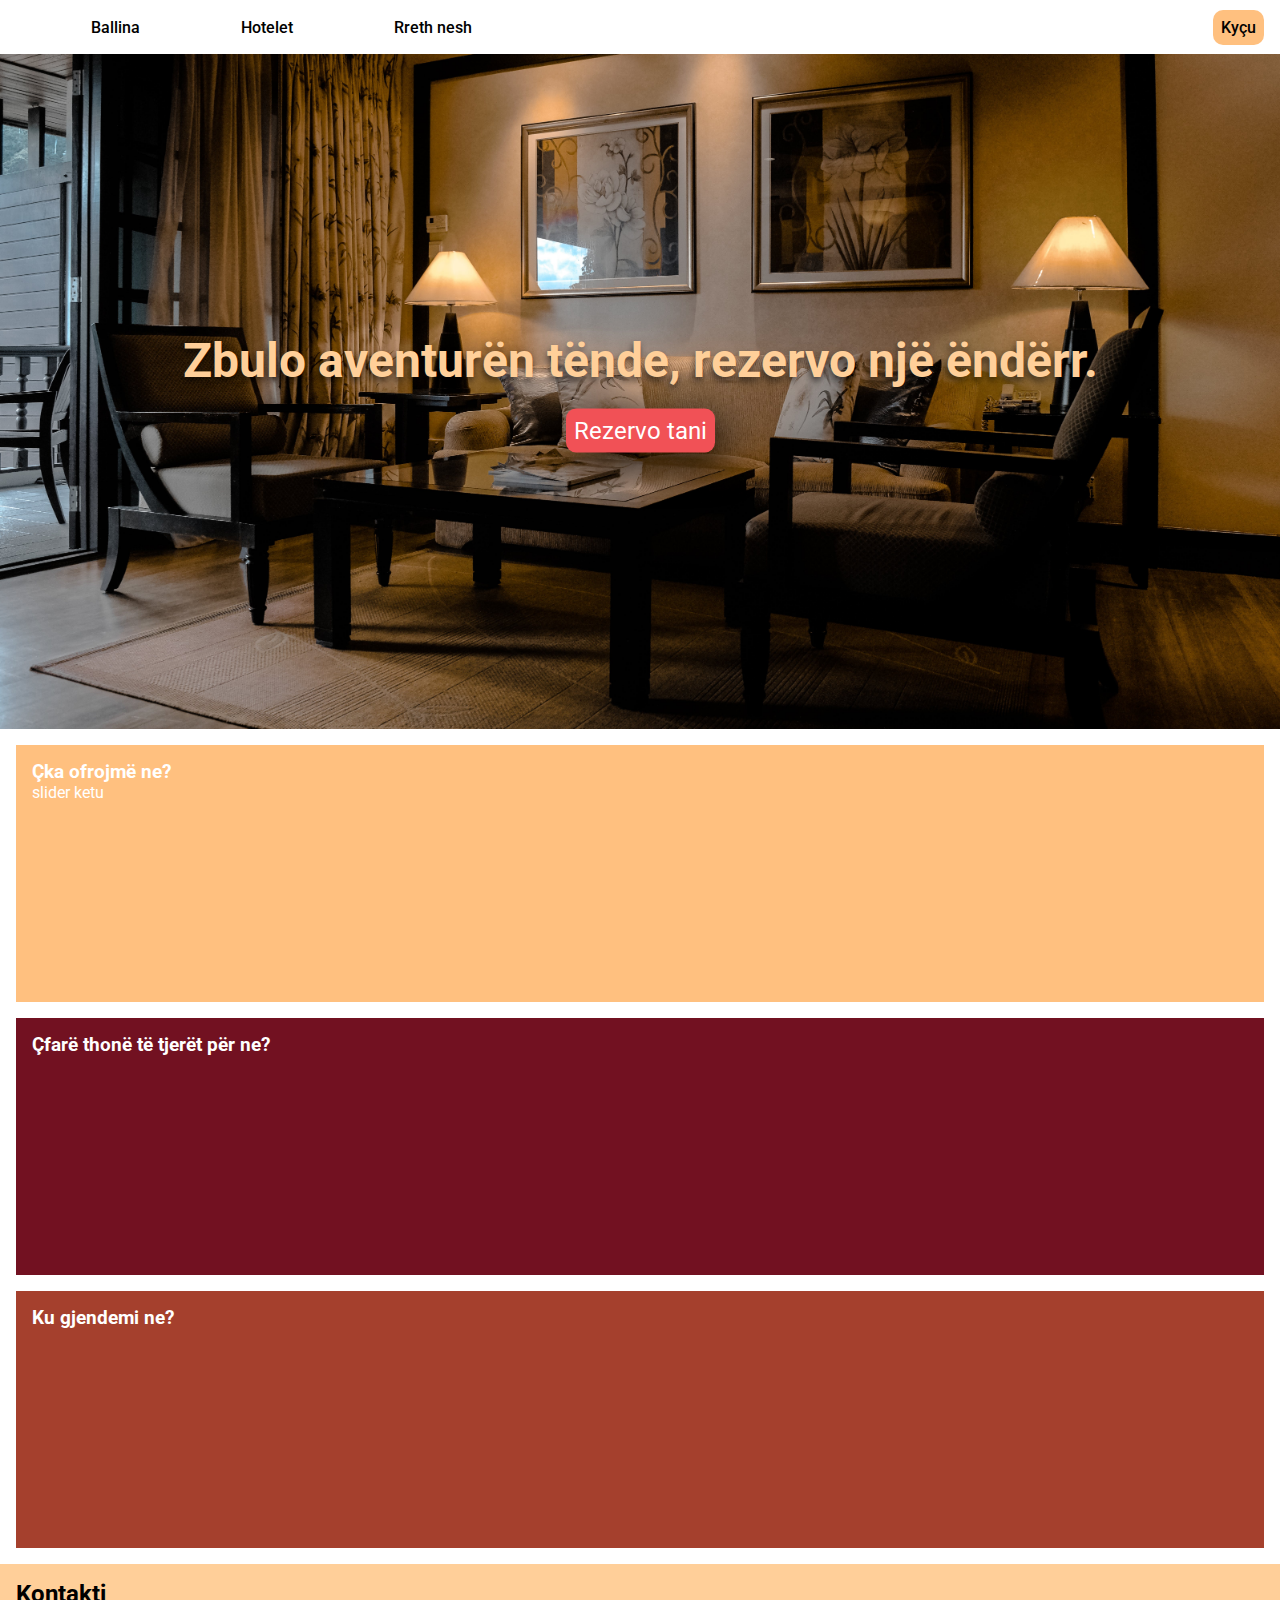
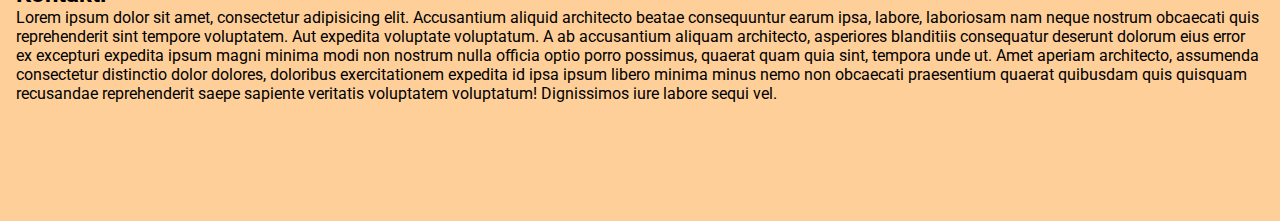
==== index.html @ 113b6ade "Fixed scroll bug, fixed navbar, started making hotelcards" ====
<!doctype html>
<html lang="en">
<head>
    <meta charset="UTF-8">
    <meta name="viewport"
          content="width=device-width, user-scalable=no, initial-scale=1.0, maximum-scale=1.0, minimum-scale=1.0">
    <meta http-equiv="X-UA-Compatible" content="ie=edge">
    <title>Online Reservation System</title>
    <link rel="stylesheet" href="./css/main.css">
    <link rel="stylesheet" href="./css/ballina.css">
    <link rel="preconnect" href="https://fonts.googleapis.com">
    <link rel="preconnect" href="https://fonts.gstatic.com" crossorigin>
    <link href="https://fonts.googleapis.com/css2?family=Roboto:wght@300;400;500&display=swap" rel="stylesheet">
</head>
<body>
<header>
    <nav>
        <ul class="nav-container">
            <div class="nav-section-one">
                <li>
                    <div><a href="index.html">Ballina</a></div>
                </li>
                <li>
                    <div><a href="rezervo.html">Hotelet</a></div>
                </li>
                <li>
                    <div><a href="rreth-nesh.html">Rreth nesh</a></div>
                </li>
            </div>
            <li class="nav-section-two">
                <a class="btn-light" href="login.html">Kyçu</a>
            </li>
        </ul>
    </nav>
    <div style="position: relative; height: 75vh">
        <div class="landing-img">
            <img src="./images/landing.jpg" class="">
        </div>
        <div class="hero-content">
            <h1>
                Zbulo aventurën tënde, rezervo një ëndërr.
            </h1>
            <a class="btn-primary" href="rezervo.html">Rezervo tani</a>
        </div>
    </div>
</header>
<main>
    <section id="s1">
        <h3>Çka ofrojmë ne?</h3>
        <div>slider ketu</div>
    </section>
    <section id="s2">
        <h3>Çfarë thonë të tjerët për ne?</h3>
        <div></div>
    </section>
    <section id="s3">
        <h3>Ku gjendemi ne?</h3>
        <div></div>
    </section>
</main>
<footer>
    <h2>Kontakti</h2>
    <p>Lorem ipsum dolor sit amet, consectetur adipisicing elit. Accusantium aliquid architecto beatae consequuntur
        earum ipsa, labore, laboriosam nam neque nostrum obcaecati quis reprehenderit sint tempore voluptatem. Aut
        expedita voluptate voluptatum. A ab accusantium aliquam architecto, asperiores blanditiis consequatur deserunt
        dolorum eius error ex excepturi expedita ipsum magni minima modi non nostrum nulla officia optio porro possimus,
        quaerat quam quia sint, tempora unde ut. Amet aperiam architecto, assumenda consectetur distinctio dolor
        dolores, doloribus exercitationem expedita id ipsa ipsum libero minima minus nemo non obcaecati praesentium
        quaerat quibusdam quis quisquam recusandae reprehenderit saepe sapiente veritatis voluptatem voluptatum!
        Dignissimos iure labore sequi vel.</p>
</footer>
</body>
</html>
---- css/main.css ----
:root {
    --color-primary: #f15156;
    --color-primary-darker: #ad393c;
    --color-accent: #721121;
    --color-secondary: #a5402d;
    --color-secondary-lighter: #f58468;
    --color-light: #ffc07f;
    --color-light-lighter: #ffdbc0;
    --color-lighter: #ffcf99;
}

* {
    margin: 0;
    font-family: Roboto;
}

.nav-container {
    display: flex;
    height: 100%;
    align-items: center;
}

.nav-section-one {
    display: flex;
    justify-content: space-around;
    flex: 2;
}

.nav-section-two {
    display: flex;
    flex: 3;
    justify-content: end;
    margin: 0 1em;
}

nav {
    height: 6vh;
}
 
nav a {
    text-decoration: none;
    color: black;
    font-weight: 500;
}

nav a:hover {
    color: var(--color-primary);
}

nav li {
    list-style: none;
}

/*buttons*/

.btn-primary {
    padding: .5rem;
    background-color: var(--color-primary);
    width: min-content;
    height: min-content;
    border-radius: 10px;
    white-space: nowrap;
    color: white !important;
    text-decoration: none;
}

.btn-primary:hover {
    background-color: var(--color-primary-darker);
}

.btn-light {
    padding: .5rem;
    background-color: var(--color-light);
    width: min-content;
    height: min-content;
    border-radius: 10px;
    white-space: nowrap;
    color: black !important;
    text-decoration: none;
}

.btn-light:hover {
    background-color: var(--color-light-lighter);
}

.btn-secondary {
    padding: .5rem;
    background-color: var(--color-secondary);
    width: min-content;
    height: min-content;
    border-radius: 10px;
    white-space: nowrap;
    color: black !important;
    text-decoration: none;
}

.btn-secondary:hover {
    background-color: var(--color-secondary-lighter);
}

a {
    text-decoration: none;
    color: white;
}
---- css/ballina.css ----
@import "main.css";

.landing-img {
    height: 75vh;
    overflow: hidden;
    position: relative;
}

.landing-img img {
    object-position: center -390px;
    object-fit: cover;
    min-height: 100%;
    width: 100%;
}

.hero-content {
    display: flex;
    flex-wrap: wrap;
    flex-direction: column;
    justify-content: center;
    align-items: center;
    gap: 20px;
    position: absolute;
    top: 50%;
    left: 50%;
    transform: translate(-50%, -50%);
    color: #ffcf99;
    width: 100%;
}

.hero-content > h1 {
    font-size: 4em;
    text-shadow: -1px 4px 7px rgba(0, 0, 0, 0.6);
}

.hero-content > .btn-primary {
    box-shadow: 10px 10px 38px 0px rgba(0, 0, 0, 0.75);
    -webkit-box-shadow: 10px 10px 38px 0px rgba(0, 0, 0, 0.75);
    -moz-box-shadow: 10px 10px 38px 0px rgba(0, 0, 0, 0.75);
    font-size: 1.25rem;
}

main section {
    margin: 1em;
    padding: 1em;
    height: 25vh;
    overflow: hidden;
    color: white;
}

/*section 1*/
#s1 {
    background-color: var(--color-light);
}

/*section 2*/
#s2 {
    background-color: var(--color-accent);
}

/*section 3*/
#s3 {
    background-color: var(--color-secondary);
}

/*footer*/
footer {
    padding: 1em;
    height: 25vh;
    background-color: var(--color-lighter);
}


/*media queries*/
@media screen and (max-width: 1620px) {
    .landing-img img {
        object-position: center -130px;
    }
}

@media screen and (max-width: 1400px) {
    .hero-content > h1 {
        font-size: 3em;
    }

    .hero-content > .btn-primary {
        font-size: 1.5em !important;
    }
}

@media screen and (max-width: 945px) {
    .hero-content > h1 {
        font-size: 2.5em;
    }

    .landing-img img {
        object-position: center 0px;
    }

    .hero-content > .btn-primary {
        font-size: 2em;
    }

}
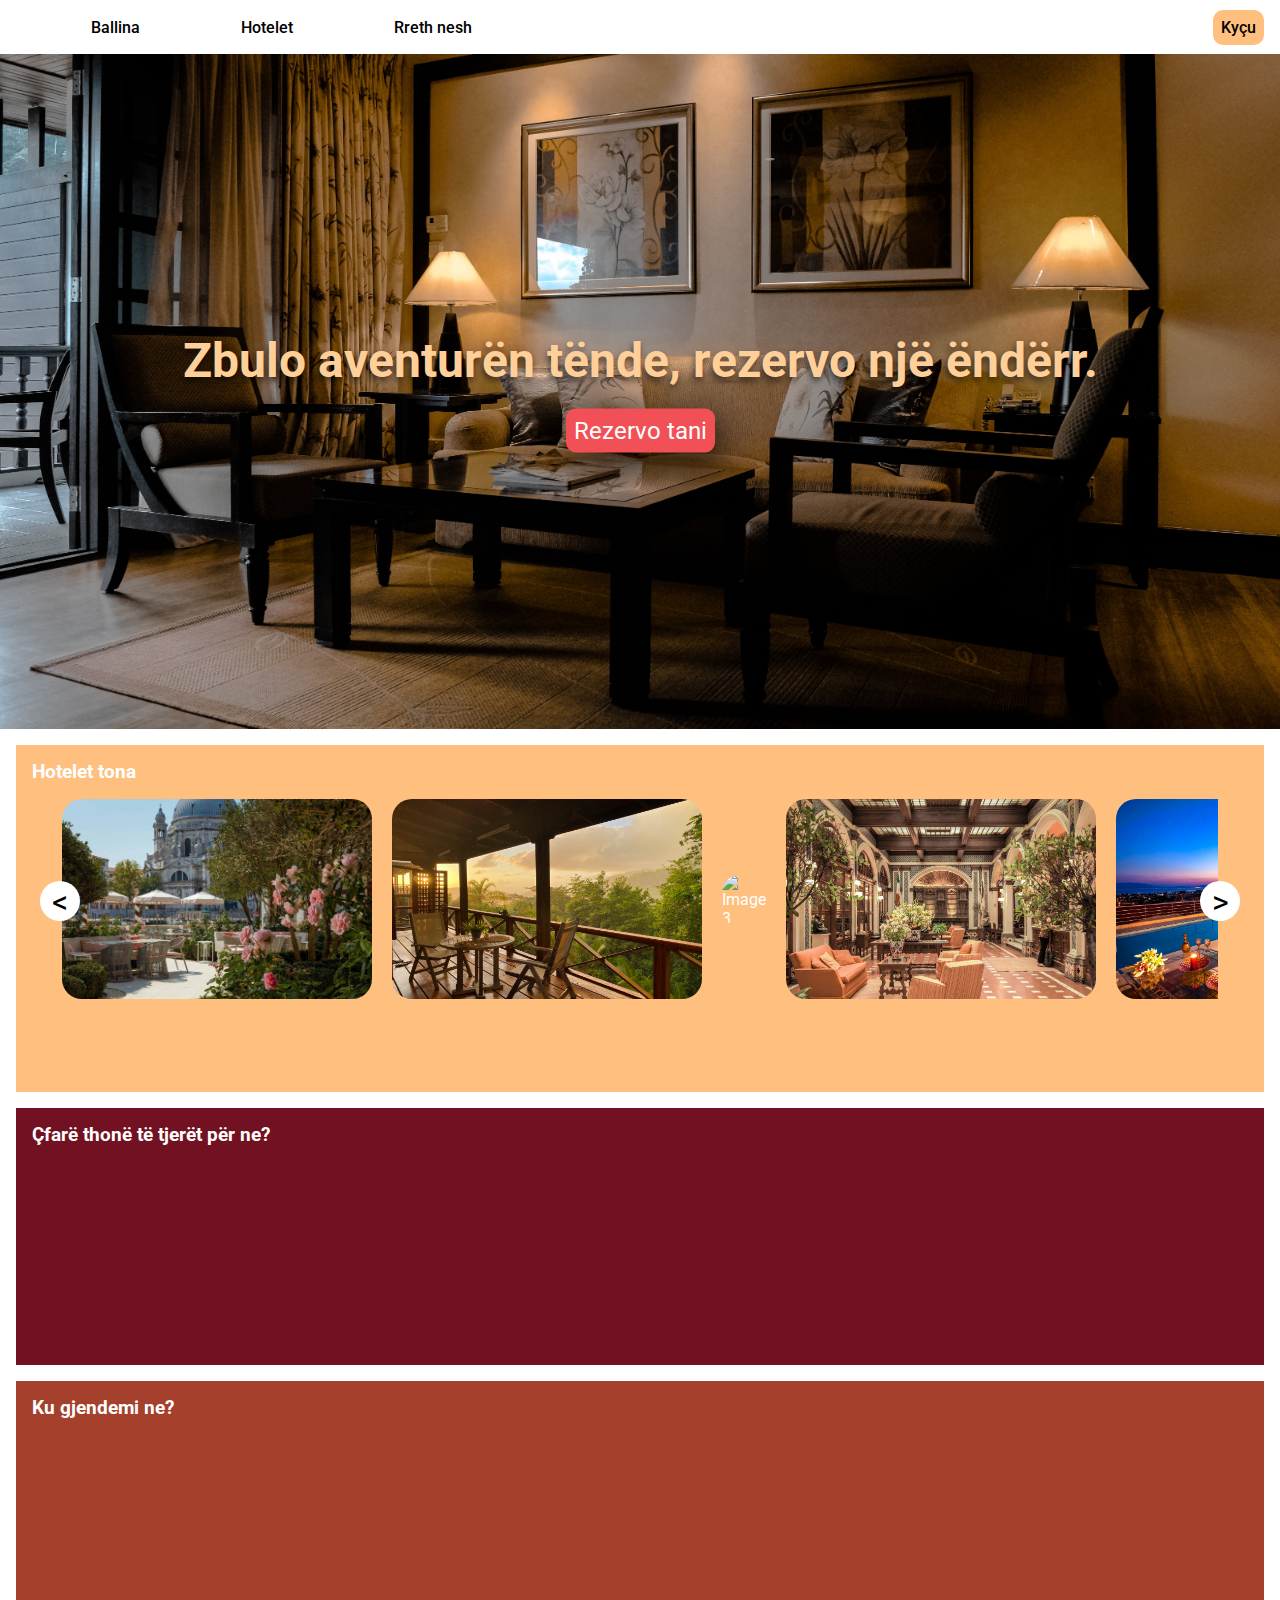
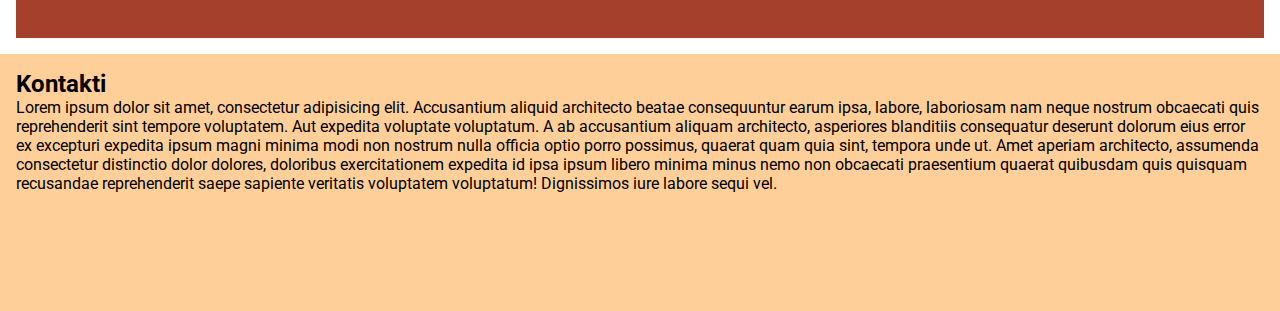
==== commit e3a1164c: "start working on slider" ====
--- a/index.html
+++ b/index.html
@@ -46,8 +46,22 @@
 </header>
 <main>
     <section id="s1">
-        <h3>Çka ofrojmë ne?</h3>
-        <div>slider ketu</div>
+        <h3>Hotelet tona</h3>
+        <div class="slider">
+            <button class="slide-btn slide-btn-left" onclick="slideLeft()">
+                <
+            </button>
+            <div class="slider-images-wrapper">
+                <div class="slider-images">
+<!--                    <div class="slider-img">-->
+<!--                        <img src="./images/hotel1.jpg" alt="" id="1">-->
+<!--                    </div>-->
+                </div>
+            </div>
+            <button class="slide-btn slide-btn-right"  onclick="slideRight()">
+                >
+            </button>
+        </div>
     </section>
     <section id="s2">
         <h3>Çfarë thonë të tjerët për ne?</h3>
@@ -69,5 +83,6 @@
         quaerat quibusdam quis quisquam recusandae reprehenderit saepe sapiente veritatis voluptatem voluptatum!
         Dignissimos iure labore sequi vel.</p>
 </footer>
+<script src="./js/slider.js"></script>
 </body>
 </html>--- a/css/ballina.css
+++ b/css/ballina.css
@@ -51,6 +51,11 @@
 /*section 1*/
 #s1 {
     background-color: var(--color-light);
+    height: 35vh;
+}
+
+#s1 h3 {
+    padding-bottom: 1rem;
 }
 
 /*section 2*/
@@ -62,6 +67,62 @@
 #s3 {
     background-color: var(--color-secondary);
 }
+
+/*slider*/
+
+.slider {
+    display: flex;
+    flex-wrap: wrap;
+    justify-content: center;
+    align-items: center;
+}
+
+.slider-images-wrapper {
+    max-width: 95%;
+    overflow: hidden;
+}
+
+.slider-images {
+    display: flex;
+    align-items: center;
+    gap: 20px;
+    margin: 0 auto;
+    transition: transform 0.5s ease;
+}
+
+.slider img {
+    border-radius: 20px;
+    width: 310px;
+    height: 200px;
+}
+
+.slide-btn {
+    cursor: pointer;
+    position: absolute;
+    height: min-content;
+    border-radius: 60%;
+    width: 40px;
+    height: 40px;
+    text-align: center;
+    line-height: 40px;
+    border:none;
+    font-size: 2rem;
+    background-color: #fff;
+    z-index: 999;
+}
+
+.slide-btn:hover {
+    background-color: #eeeeee;
+}
+
+.slide-btn-left {
+    left: 40px;
+}
+
+.slide-btn-right {
+    right: 40px;
+}
+
 
 /*footer*/
 footer {
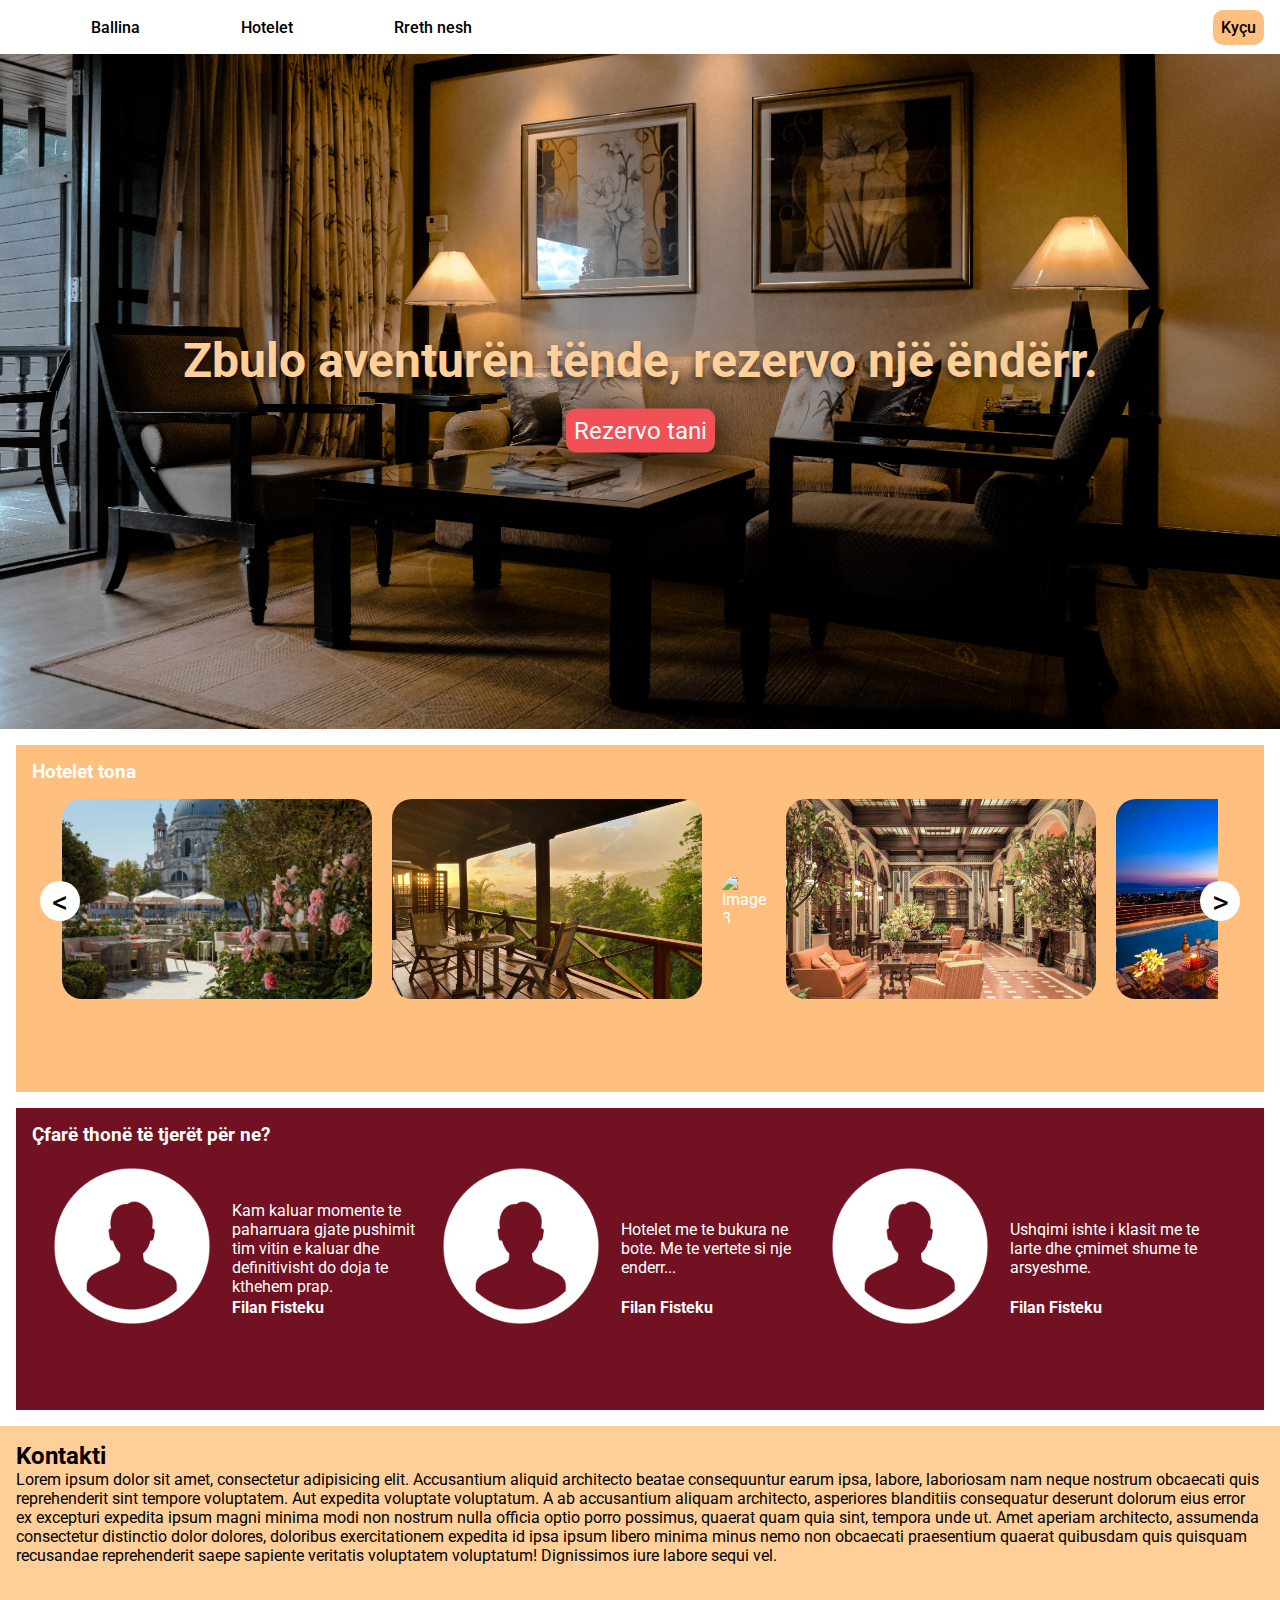
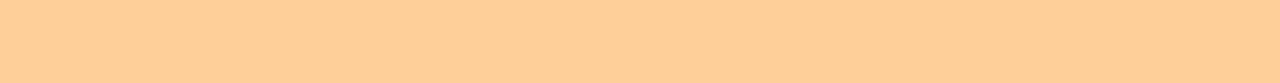
==== commit 1b0fdde9: "finish section 2 on ballina" ====
--- a/index.html
+++ b/index.html
@@ -65,11 +65,35 @@
     </section>
     <section id="s2">
         <h3>Çfarë thonë të tjerët për ne?</h3>
-        <div></div>
-    </section>
-    <section id="s3">
-        <h3>Ku gjendemi ne?</h3>
-        <div></div>
+        <div class="person-info-wrapper">
+            <div class="person-info-container">
+                <div class="person">
+                    <img src="./images/icons/circle.png" alt="">
+                </div>
+                <div class="person-info">
+                    <p>Kam kaluar momente te paharruara gjate pushimit tim vitin e kaluar dhe definitivisht do doja te kthehem prap.</p>
+                    <p class="person-name">Filan Fisteku</p>
+                </div>
+            </div>
+            <div class="person-info-container">
+                <div class="person">
+                    <img src="./images/icons/circle.png" alt="">
+                </div>
+                <div class="person-info">
+                    <p>Hotelet me te bukura ne bote. Me te vertete si nje enderr...</p>
+                    <p class="person-name">Filan Fisteku</p>
+                </div>
+            </div>
+            <div class="person-info-container">
+                <div class="person">
+                    <img src="./images/icons/circle.png" alt="">
+                </div>
+                <div class="person-info">
+                    <p>Ushqimi ishte i klasit me te larte dhe çmimet shume te arsyeshme.</p>
+                    <p class="person-name">Filan Fisteku</p>
+                </div>
+            </div>
+        </div>
     </section>
 </main>
 <footer>
--- a/css/ballina.css
+++ b/css/ballina.css
@@ -61,6 +61,7 @@
 /*section 2*/
 #s2 {
     background-color: var(--color-accent);
+    height: 30vh;
 }
 
 /*section 3*/
@@ -123,6 +124,32 @@
     right: 40px;
 }
 
+/*info*/
+.person-info-wrapper {
+    display: flex;
+    flex-direction: row;
+    flex-wrap: wrap;
+}
+
+.person-info-container {
+    display: flex;
+    flex-direction: row;
+    width: 32%;
+    justify-content: center;
+    align-items: center;
+    position: relative;
+}
+
+.person img {
+    width: 200px;
+}
+
+.person-name {
+    font-weight: bold;
+    line-height: 4;
+    position: absolute;
+    bottom: 10px;
+}
 
 /*footer*/
 footer {
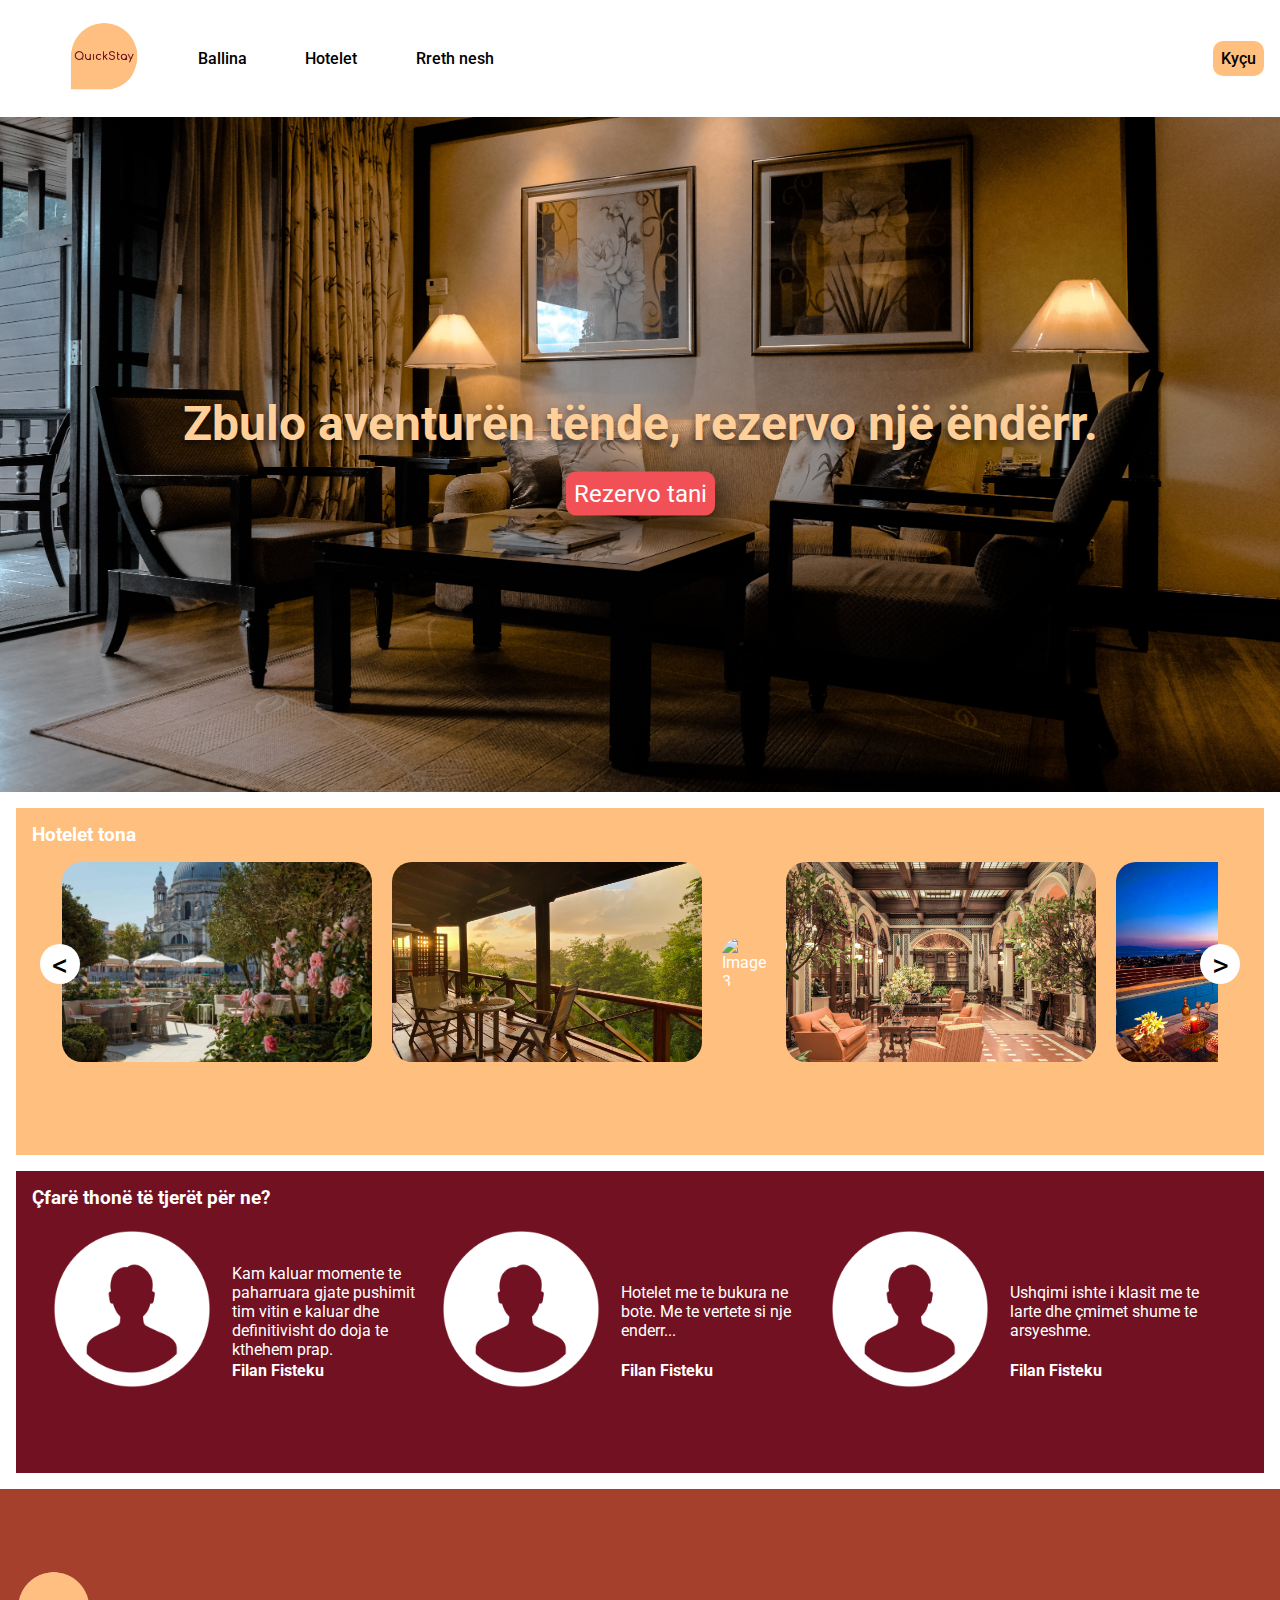
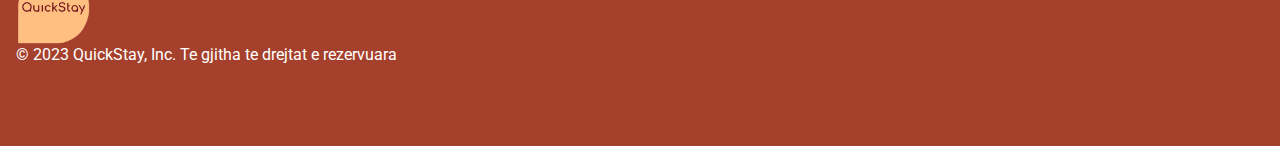
==== commit 6a25a77b: "start working on contacts section - ballina" ====
--- a/index.html
+++ b/index.html
@@ -17,6 +17,9 @@
     <nav>
         <ul class="nav-container">
             <div class="nav-section-one">
+                <li>
+                    <img src="./images/logo/logo.png" alt="" width="70px">
+                </li>
                 <li>
                     <div><a href="index.html">Ballina</a></div>
                 </li>
@@ -97,15 +100,19 @@
     </section>
 </main>
 <footer>
-    <h2>Kontakti</h2>
-    <p>Lorem ipsum dolor sit amet, consectetur adipisicing elit. Accusantium aliquid architecto beatae consequuntur
-        earum ipsa, labore, laboriosam nam neque nostrum obcaecati quis reprehenderit sint tempore voluptatem. Aut
-        expedita voluptate voluptatum. A ab accusantium aliquam architecto, asperiores blanditiis consequatur deserunt
-        dolorum eius error ex excepturi expedita ipsum magni minima modi non nostrum nulla officia optio porro possimus,
-        quaerat quam quia sint, tempora unde ut. Amet aperiam architecto, assumenda consectetur distinctio dolor
-        dolores, doloribus exercitationem expedita id ipsa ipsum libero minima minus nemo non obcaecati praesentium
-        quaerat quibusdam quis quisquam recusandae reprehenderit saepe sapiente veritatis voluptatem voluptatum!
-        Dignissimos iure labore sequi vel.</p>
+    <div class="contacts-wrapper">
+        <div class="logo-wrapper">
+            <div class="logo-container">
+                <img src="./images/logo/logo.png" alt="" width="75px">
+            </div>
+            <span class="copyright">
+                &copy; 2023 QuickStay, Inc. Te gjitha te drejtat e rezervuara
+            </span>
+        </div>
+        <div>
+
+        </div>
+    </div>
 </footer>
 <script src="./js/slider.js"></script>
 </body>
--- a/css/main.css
+++ b/css/main.css
@@ -23,6 +23,7 @@
 .nav-section-one {
     display: flex;
     justify-content: space-around;
+    align-items: center;
     flex: 2;
 }
 
@@ -34,7 +35,7 @@
 }
 
 nav {
-    height: 6vh;
+    height: 13vh;
 }
  
 nav a {
--- a/css/ballina.css
+++ b/css/ballina.css
@@ -155,7 +155,28 @@
 footer {
     padding: 1em;
     height: 25vh;
-    background-color: var(--color-lighter);
+    background-color: var(--color-secondary);
+}
+
+.contacts-wrapper {
+    display: flex;
+    flex-direction: row;
+    width: 50%;
+    height: 100%;
+    color: #fff;
+}
+
+.logo-wrapper {
+    display: flex;
+    align-items: center;
+    flex-direction: column;
+    justify-content: center;
+}
+
+.logo-container {
+    width: 100%;
+    display: flex;
+    justify-content: flex-start;
 }
 
 
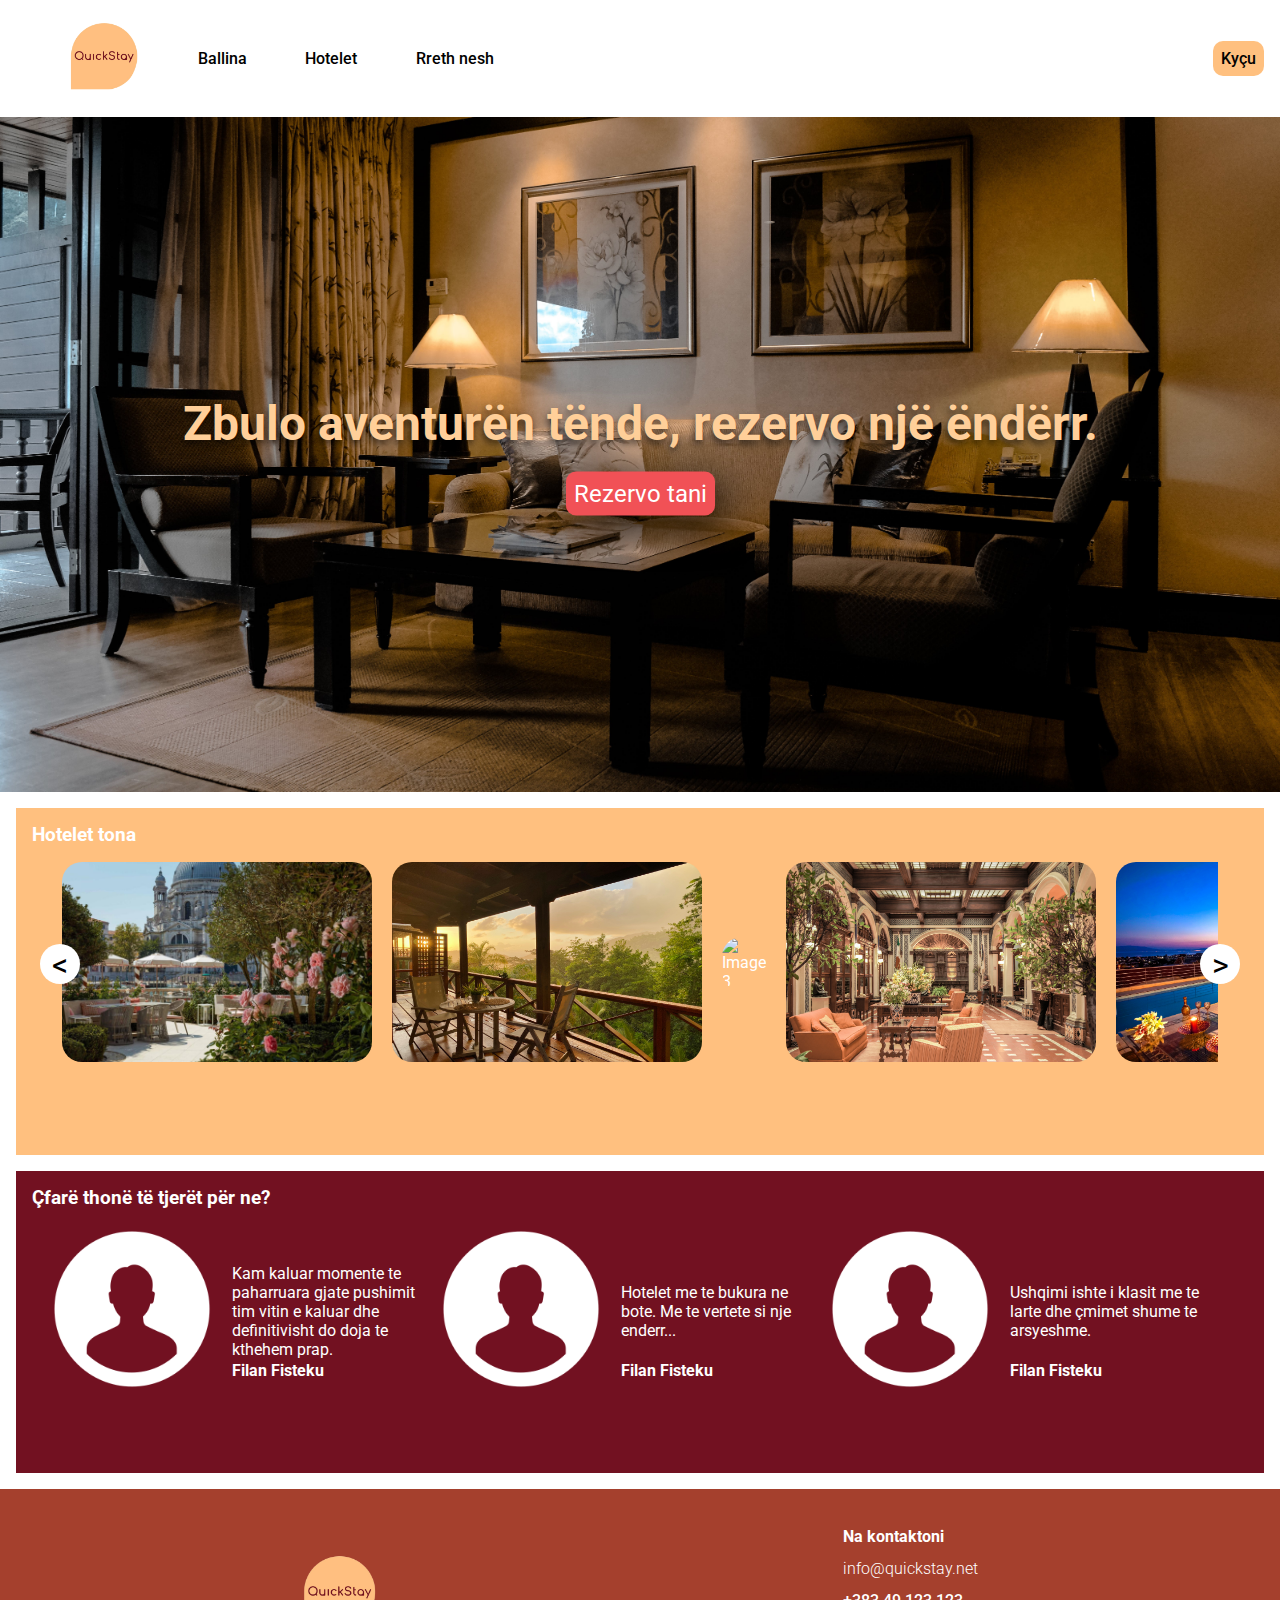
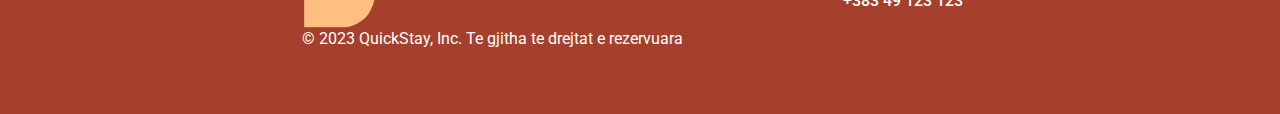
==== commit ce9e79b5: "finish working on login UI part" ====
--- a/index.html
+++ b/index.html
@@ -109,8 +109,10 @@
                 &copy; 2023 QuickStay, Inc. Te gjitha te drejtat e rezervuara
             </span>
         </div>
-        <div>
-
+        <div class="additional-info">
+            <p style="font-weight: bold">Na kontaktoni</p>
+            <p style="font-weight: 300">info@quickstay.net</p>
+            <p style="font-weight: 500">+383 49 123 123</p>
         </div>
     </div>
 </footer>
--- a/css/main.css
+++ b/css/main.css
@@ -63,6 +63,8 @@
     white-space: nowrap;
     color: white !important;
     text-decoration: none;
+    border: 0;
+    cursor: pointer;
 }
 
 .btn-primary:hover {
@@ -78,6 +80,8 @@
     white-space: nowrap;
     color: black !important;
     text-decoration: none;
+    border: 0;
+    cursor: pointer;
 }
 
 .btn-light:hover {
@@ -93,13 +97,10 @@
     white-space: nowrap;
     color: black !important;
     text-decoration: none;
+    border: 0;
+    cursor: pointer;
 }
 
 .btn-secondary:hover {
     background-color: var(--color-secondary-lighter);
-}
-
-a {
-    text-decoration: none;
-    color: white;
 }--- a/css/ballina.css
+++ b/css/ballina.css
@@ -153,17 +153,22 @@
 
 /*footer*/
 footer {
-    padding: 1em;
     height: 25vh;
     background-color: var(--color-secondary);
 }
 
+.additional-info {
+    padding-top: 2rem;
+    line-height: 2rem;
+}
+
 .contacts-wrapper {
     display: flex;
     flex-direction: row;
-    width: 50%;
+    gap: 10rem;
     height: 100%;
     color: #fff;
+    justify-content: center;
 }
 
 .logo-wrapper {
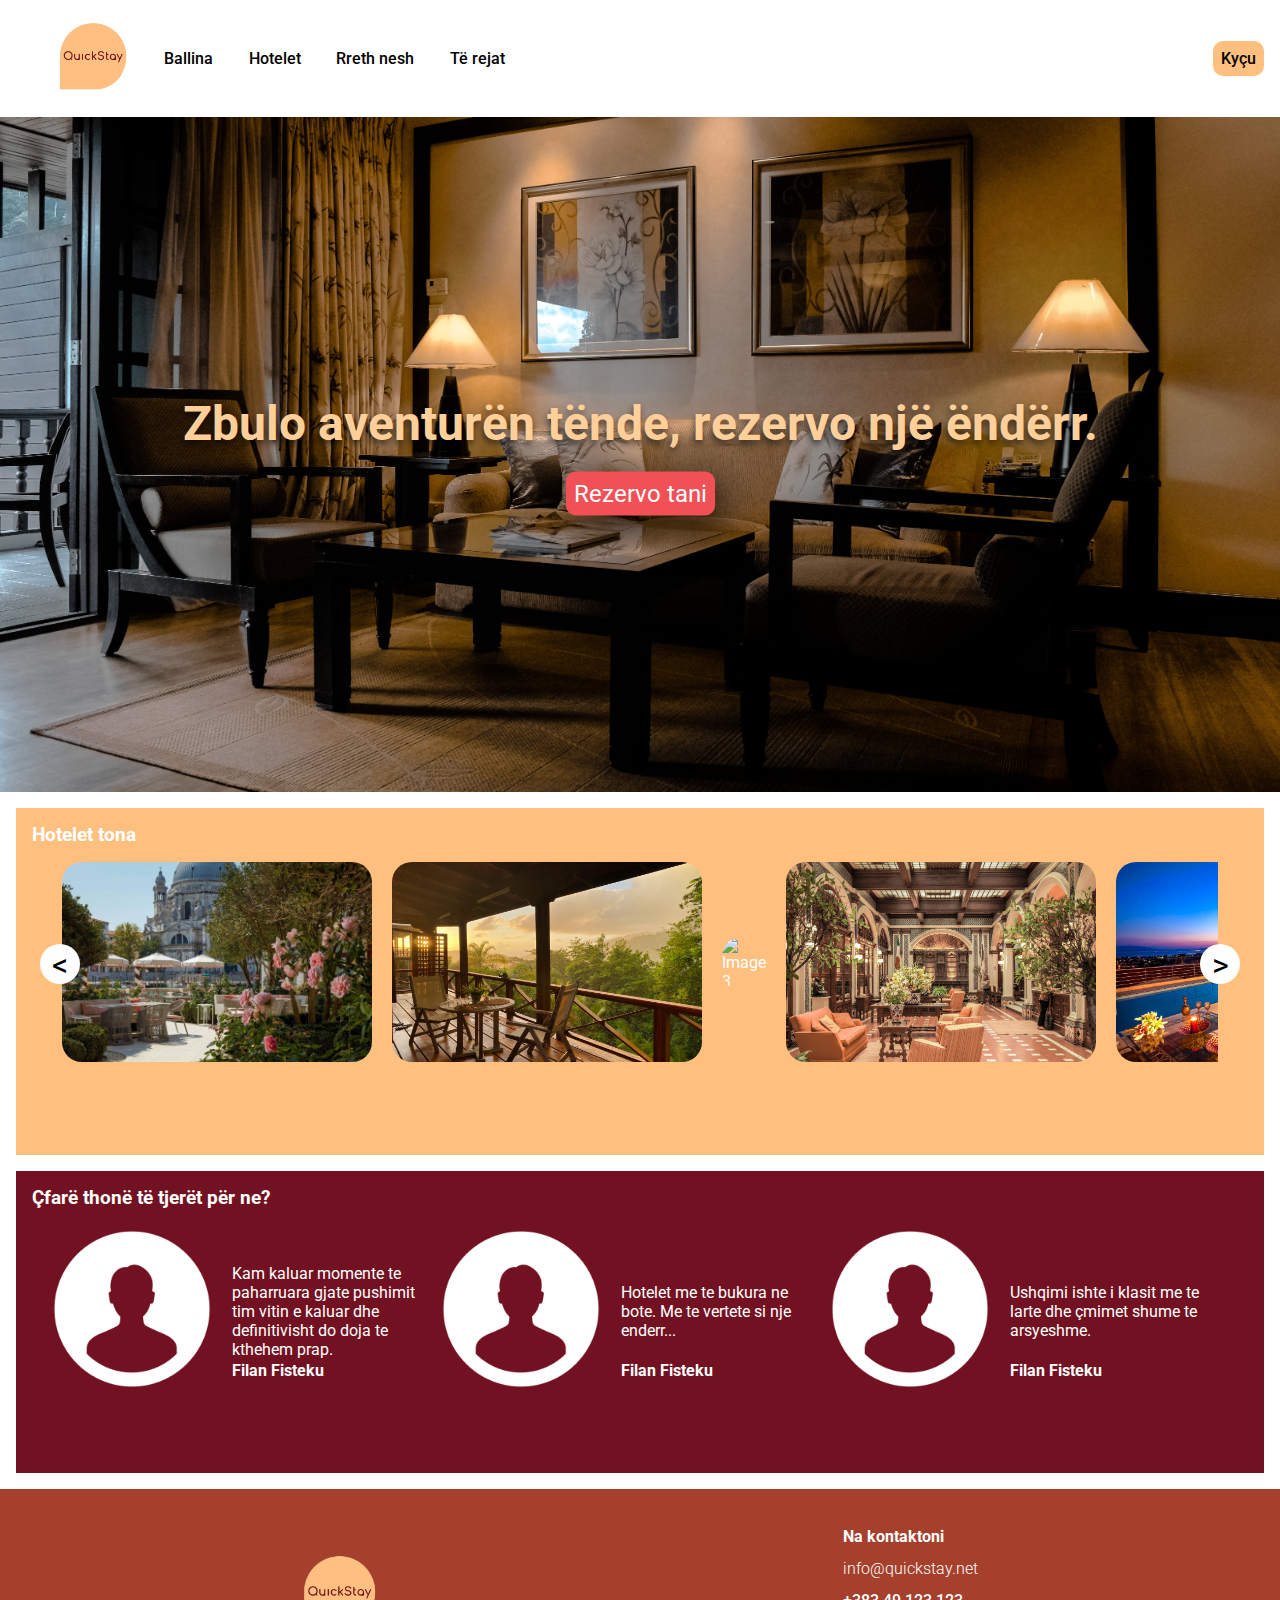
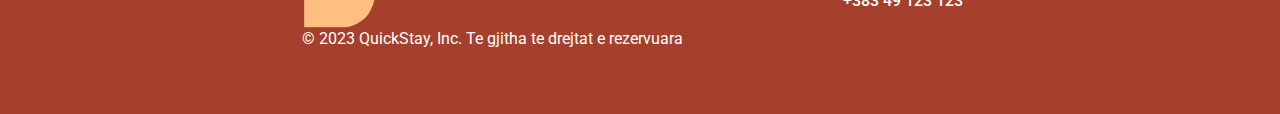
==== commit 07fd6f02: "finish working on static news page" ====
--- a/index.html
+++ b/index.html
@@ -28,6 +28,9 @@
                 </li>
                 <li>
                     <div><a href="rreth-nesh.html">Rreth nesh</a></div>
+                </li>
+                <li>
+                    <div><a href="news.html">Të rejat</a></div>
                 </li>
             </div>
             <li class="nav-section-two">
--- a/css/main.css
+++ b/css/main.css
@@ -71,7 +71,7 @@
     background-color: var(--color-primary-darker);
 }
 
-.btn-light {
+.btn-light, .rezervo-btn{
     padding: .5rem;
     background-color: var(--color-light);
     width: min-content;
